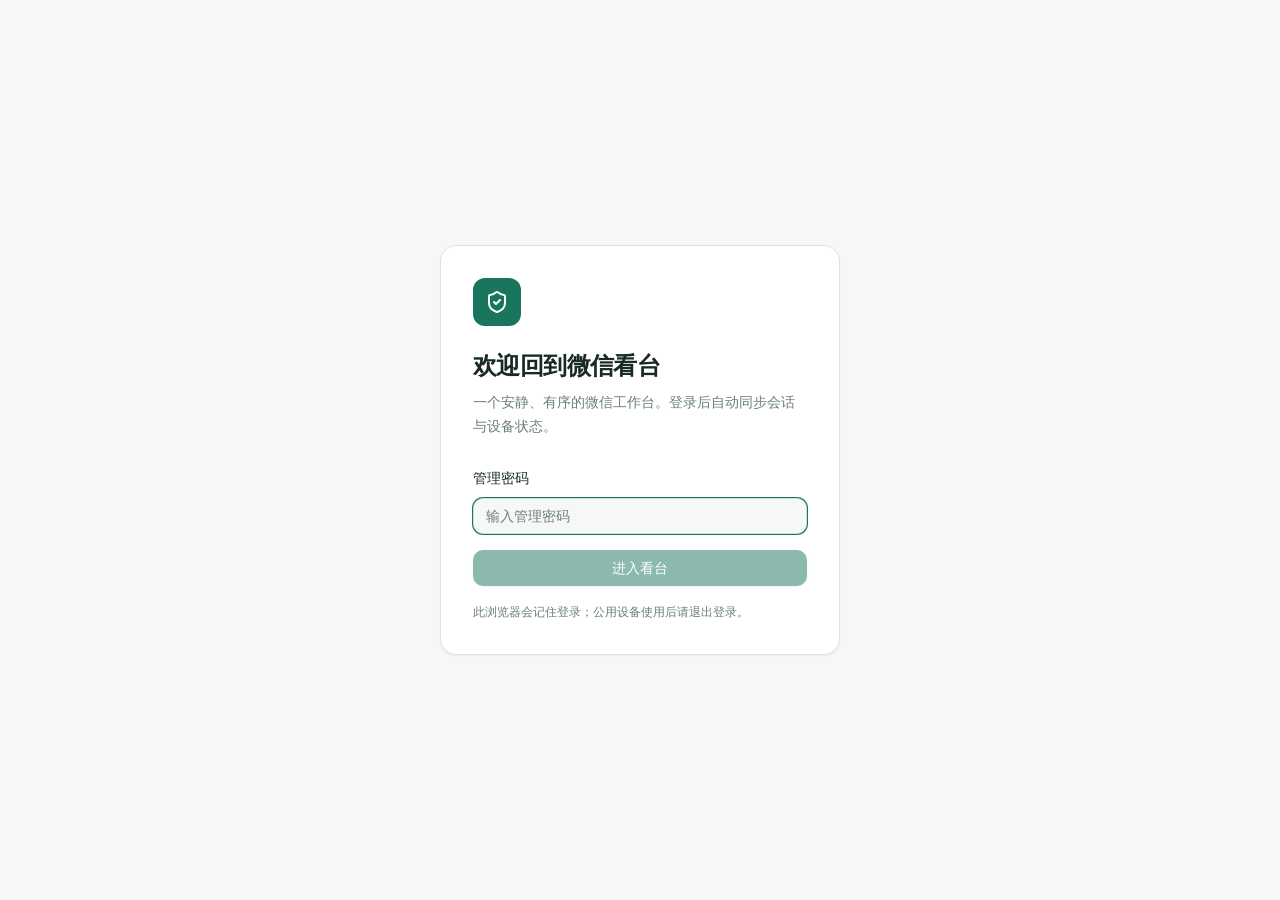
==== internal/bridge/admin_dist/index.html @ e4efeae0 "feat(admin): streamline workspace and restore live sessions automatically" ====
<!doctype html>
<html lang="zh-CN">
  <head>
    <meta charset="UTF-8" />
    <meta name="viewport" content="width=device-width, initial-scale=1.0" />
    <link rel="icon" href="data:image/svg+xml,%3Csvg xmlns='http://www.w3.org/2000/svg' viewBox='0 0 64 64'%3E%3Crect width='64' height='64' rx='12' fill='%23111727'/%3E%3Cpath d='M8 32s8-14 24-14 24 14 24 14-8 14-24 14S8 32 8 32Z' fill='none' stroke='%23fff' stroke-width='5'/%3E%3Ccircle cx='32' cy='32' r='7' fill='%2322c55e'/%3E%3C/svg%3E" />
    <title>微信看台</title>
    <script type="module" crossorigin src="./assets/index-BUpGR4Cd.js"></script>
    <link rel="stylesheet" crossorigin href="./assets/index-DT6a_Lfh.css">
  </head>
  <body>
    <div id="root"></div>
  </body>
</html>
---- internal/bridge/admin_dist/assets/index-DT6a_Lfh.css ----
*,:before,:after{--tw-border-spacing-x: 0;--tw-border-spacing-y: 0;--tw-translate-x: 0;--tw-translate-y: 0;--tw-rotate: 0;--tw-skew-x: 0;--tw-skew-y: 0;--tw-scale-x: 1;--tw-scale-y: 1;--tw-pan-x: ;--tw-pan-y: ;--tw-pinch-zoom: ;--tw-scroll-snap-strictness: proximity;--tw-gradient-from-position: ;--tw-gradient-via-position: ;--tw-gradient-to-position: ;--tw-ordinal: ;--tw-slashed-zero: ;--tw-numeric-figure: ;--tw-numeric-spacing: ;--tw-numeric-fraction: ;--tw-ring-inset: ;--tw-ring-offset-width: 0px;--tw-ring-offset-color: #fff;--tw-ring-color: rgb(59 130 246 / .5);--tw-ring-offset-shadow: 0 0 #0000;--tw-ring-shadow: 0 0 #0000;--tw-shadow: 0 0 #0000;--tw-shadow-colored: 0 0 #0000;--tw-blur: ;--tw-brightness: ;--tw-contrast: ;--tw-grayscale: ;--tw-hue-rotate: ;--tw-invert: ;--tw-saturate: ;--tw-sepia: ;--tw-drop-shadow: ;--tw-backdrop-blur: ;--tw-backdrop-brightness: ;--tw-backdrop-contrast: ;--tw-backdrop-grayscale: ;--tw-backdrop-hue-rotate: ;--tw-backdrop-invert: ;--tw-backdrop-opacity: ;--tw-backdrop-saturate: ;--tw-backdrop-sepia: ;--tw-contain-size: ;--tw-contain-layout: ;--tw-contain-paint: ;--tw-contain-style: }::backdrop{--tw-border-spacing-x: 0;--tw-border-spacing-y: 0;--tw-translate-x: 0;--tw-translate-y: 0;--tw-rotate: 0;--tw-skew-x: 0;--tw-skew-y: 0;--tw-scale-x: 1;--tw-scale-y: 1;--tw-pan-x: ;--tw-pan-y: ;--tw-pinch-zoom: ;--tw-scroll-snap-strictness: proximity;--tw-gradient-from-position: ;--tw-gradient-via-position: ;--tw-gradient-to-position: ;--tw-ordinal: ;--tw-slashed-zero: ;--tw-numeric-figure: ;--tw-numeric-spacing: ;--tw-numeric-fraction: ;--tw-ring-inset: ;--tw-ring-offset-width: 0px;--tw-ring-offset-color: #fff;--tw-ring-color: rgb(59 130 246 / .5);--tw-ring-offset-shadow: 0 0 #0000;--tw-ring-shadow: 0 0 #0000;--tw-shadow: 0 0 #0000;--tw-shadow-colored: 0 0 #0000;--tw-blur: ;--tw-brightness: ;--tw-contrast: ;--tw-grayscale: ;--tw-hue-rotate: ;--tw-invert: ;--tw-saturate: ;--tw-sepia: ;--tw-drop-shadow: ;--tw-backdrop-blur: ;--tw-backdrop-brightness: ;--tw-backdrop-contrast: ;--tw-backdrop-grayscale: ;--tw-backdrop-hue-rotate: ;--tw-backdrop-invert: ;--tw-backdrop-opacity: ;--tw-backdrop-saturate: ;--tw-backdrop-sepia: ;--tw-contain-size: ;--tw-contain-layout: ;--tw-contain-paint: ;--tw-contain-style: }*,:before,:after{box-sizing:border-box;border-width:0;border-style:solid;border-color:#e5e7eb}:before,:after{--tw-content: ""}html,:host{line-height:1.5;-webkit-text-size-adjust:100%;-moz-tab-size:4;-o-tab-size:4;tab-size:4;font-family:ui-sans-serif,system-ui,sans-serif,"Apple Color Emoji","Segoe UI Emoji",Segoe UI Symbol,"Noto Color Emoji";font-feature-settings:normal;font-variation-settings:normal;-webkit-tap-highlight-color:transparent}body{margin:0;line-height:inherit}hr{height:0;color:inherit;border-top-width:1px}abbr:where([title]){-webkit-text-decoration:underline dotted;text-decoration:underline dotted}h1,h2,h3,h4,h5,h6{font-size:inherit;font-weight:inherit}a{color:inherit;text-decoration:inherit}b,strong{font-weight:bolder}code,kbd,samp,pre{font-family:ui-monospace,SFMono-Regular,Menlo,Monaco,Consolas,Liberation Mono,Courier New,monospace;font-feature-settings:normal;font-variation-settings:normal;font-size:1em}small{font-size:80%}sub,sup{font-size:75%;line-height:0;position:relative;vertical-align:baseline}sub{bottom:-.25em}sup{top:-.5em}table{text-indent:0;border-color:inherit;border-collapse:collapse}button,input,optgroup,select,textarea{font-family:inherit;font-feature-settings:inherit;font-variation-settings:inherit;font-size:100%;font-weight:inherit;line-height:inherit;letter-spacing:inherit;color:inherit;margin:0;padding:0}button,select{text-transform:none}button,input:where([type=button]),input:where([type=reset]),input:where([type=submit]){-webkit-appearance:button;background-color:transparent;background-image:none}:-moz-focusring{outline:auto}:-moz-ui-invalid{box-shadow:none}progress{vertical-align:baseline}::-webkit-inner-spin-button,::-webkit-outer-spin-button{height:auto}[type=search]{-webkit-appearance:textfield;outline-offset:-2px}::-webkit-search-decoration{-webkit-appearance:none}::-webkit-file-upload-button{-webkit-appearance:button;font:inherit}summary{display:list-item}blockquote,dl,dd,h1,h2,h3,h4,h5,h6,hr,figure,p,pre{margin:0}fieldset{margin:0;padding:0}legend{padding:0}ol,ul,menu{list-style:none;margin:0;padding:0}dialog{padding:0}textarea{resize:vertical}input::-moz-placeholder,textarea::-moz-placeholder{opacity:1;color:#9ca3af}input::placeholder,textarea::placeholder{opacity:1;color:#9ca3af}button,[role=button]{cursor:pointer}:disabled{cursor:default}img,svg,video,canvas,audio,iframe,embed,object{display:block;vertical-align:middle}img,video{max-width:100%;height:auto}[hidden]:where(:not([hidden=until-found])){display:none}:root{--background: 150 15% 97%;--foreground: 164 24% 13%;--card: 0 0% 100%;--card-foreground: 222 31% 11%;--primary: 164 64% 28%;--primary-foreground: 0 0% 100%;--secondary: 154 24% 94%;--secondary-foreground: 164 24% 18%;--muted: 150 12% 94%;--muted-foreground: 160 8% 46%;--destructive: 5 73% 42%;--destructive-foreground: 0 0% 100%;--border: 150 14% 88%;--input: 150 14% 85%;--ring: 164 64% 28%;--radius: .75rem}.dark{--background: 165 14% 8%;--foreground: 150 16% 93%;--card: 165 13% 11%;--card-foreground: 150 16% 93%;--primary: 158 47% 58%;--primary-foreground: 164 35% 10%;--secondary: 164 15% 17%;--secondary-foreground: 150 16% 93%;--muted: 164 12% 15%;--muted-foreground: 155 10% 63%;--destructive: 4 72% 48%;--destructive-foreground: 0 0% 100%;--border: 164 12% 22%;--input: 164 12% 26%;--ring: 158 47% 58%}*{border-color:hsl(var(--border))}body{margin:0;min-width:320px;background-color:hsl(var(--background));color:hsl(var(--foreground));font-family:Inter,ui-sans-serif,system-ui,-apple-system,BlinkMacSystemFont,Segoe UI,sans-serif}#root{min-height:100vh}button,input{letter-spacing:0}:focus-visible{outline:2px solid hsl(var(--ring));outline-offset:3px}button{cursor:pointer}button:disabled{cursor:default}[hidden]{display:none!important}.observatory-app{min-height:100vh;background-color:hsl(var(--background));color:hsl(var(--foreground))}.app-sidebar{position:fixed;top:0;bottom:0;left:0;z-index:30;display:flex;width:224px;flex-direction:column;border-right-width:1px;background-color:hsl(var(--card));padding:1.75rem 1rem}.app-brand{margin-bottom:2.5rem;display:flex;align-items:center;gap:.75rem;padding-left:.5rem;padding-right:.5rem}.brand-mark{display:flex;height:2.5rem;width:2.5rem;flex-shrink:0;align-items:center;justify-content:center;border-radius:.75rem;background-color:hsl(var(--primary));color:hsl(var(--primary-foreground))}.app-brand strong{display:block;font-size:1rem;line-height:1.5rem;letter-spacing:.025em}.app-brand span:not(.brand-mark){margin-top:.125rem;display:block;font-size:9px;font-weight:600;letter-spacing:.18em;color:hsl(var(--muted-foreground))}.app-nav{display:grid;gap:.375rem}.app-nav button{display:flex;min-height:2.75rem;align-items:center;gap:.75rem;border-radius:var(--radius);padding-left:.75rem;padding-right:.75rem;text-align:left;font-size:.875rem;line-height:1.25rem;font-weight:500;color:hsl(var(--muted-foreground));transition-property:color,background-color,border-color,text-decoration-color,fill,stroke;transition-timing-function:cubic-bezier(.4,0,.2,1);transition-duration:.15s}.app-nav button:hover{background-color:hsl(var(--secondary));color:hsl(var(--foreground))}.app-nav button[aria-current=page]{background-color:hsl(var(--secondary));color:hsl(var(--primary))}.sidebar-devices{margin-top:2.25rem;min-height:0px;overflow-y:auto;border-top-width:1px;padding-top:1.5rem}.sidebar-label{margin-bottom:.75rem;display:flex;align-items:center;justify-content:space-between;padding-left:.75rem;padding-right:.75rem;font-size:11px;font-weight:500;color:hsl(var(--muted-foreground))}.sidebar-label span{border-radius:.25rem;background-color:hsl(var(--secondary));padding:.125rem .375rem;font-size:10px}.device-selector{margin-bottom:.25rem;display:flex;width:100%;align-items:center;gap:.625rem;border-radius:var(--radius);padding:.75rem;text-align:left}.device-selector:hover{background-color:hsl(var(--secondary))}.device-selector[aria-pressed=true]{background-color:hsl(var(--primary) / .05)}.device-selector strong{display:block;overflow:hidden;text-overflow:ellipsis;white-space:nowrap;font-size:.875rem;line-height:1.25rem;font-weight:500}.device-selector small{margin-top:.25rem;display:block;overflow:hidden;text-overflow:ellipsis;white-space:nowrap;font-size:11px;color:hsl(var(--muted-foreground))}.device-dot{height:.375rem;width:.375rem;flex-shrink:0;border-radius:9999px;--tw-bg-opacity: 1;background-color:rgb(16 185 129 / var(--tw-bg-opacity, 1))}.device-dot.offline{background-color:hsl(var(--muted-foreground))}.sidebar-footer{margin-top:auto;display:flex;align-items:center;justify-content:space-between;gap:.25rem;padding-top:1.5rem}.app-body{margin-left:224px;min-width:0px}.app-topbar{display:flex;min-height:106px;align-items:center;justify-content:space-between;gap:1rem;border-bottom-width:1px;background-color:hsl(var(--card) / .7);padding:1.25rem 2rem}.eyebrow{margin-bottom:.375rem;font-size:10px;font-weight:600;letter-spacing:.18em;color:hsl(var(--muted-foreground))}.app-topbar h1{font-size:1.25rem;line-height:1.75rem;font-weight:600;letter-spacing:-.025em}.app-main{margin-left:auto;margin-right:auto;display:grid;max-width:1600px;gap:1.25rem;padding:1rem 2rem 2rem}.workspace-notice{display:flex;min-width:0px;align-items:flex-start;justify-content:space-between;gap:1rem;font-size:.75rem;line-height:1.25rem;color:hsl(var(--muted-foreground))}.workspace-notice>span:first-child{white-space:normal;overflow-wrap:anywhere}.workspace-summary{display:flex;flex-wrap:wrap;align-items:center;justify-content:space-between;gap:1.25rem;border-radius:.75rem;border-width:1px;background-color:hsl(var(--card));padding:1rem 1.25rem}.summary-account{display:flex;min-width:0px;flex:1 1 0%;align-items:center;gap:.75rem}.account-avatar{display:flex;height:3rem;width:3rem;flex-shrink:0;align-items:center;justify-content:center;border-radius:.75rem;background-color:hsl(var(--secondary));color:hsl(var(--primary))}.summary-metrics{display:flex;flex-shrink:0;gap:2rem;border-left-width:1px;padding-left:1.75rem}.summary-metrics>div{display:grid;gap:.25rem}.summary-metrics span{font-size:11px;color:hsl(var(--muted-foreground))}.summary-metrics strong{font-size:1.25rem;line-height:1.75rem;font-weight:600;--tw-numeric-spacing: tabular-nums;font-variant-numeric:var(--tw-ordinal) var(--tw-slashed-zero) var(--tw-numeric-figure) var(--tw-numeric-spacing) var(--tw-numeric-fraction)}.conversation-grid{display:grid;min-width:0px;align-items:flex-start;gap:1.25rem;grid-template-columns:300px minmax(0,1fr)}.contact-panel,.chat-panel{overflow:hidden;--tw-shadow: 0 0 #0000;--tw-shadow-colored: 0 0 #0000;box-shadow:var(--tw-ring-offset-shadow, 0 0 #0000),var(--tw-ring-shadow, 0 0 #0000),var(--tw-shadow)}.contact-list{display:grid;max-height:650px;min-height:180px;align-content:flex-start;gap:.25rem;overflow-y:auto;overflow-x:hidden}.contact-row{width:100%;min-width:0px;border-radius:var(--radius);border-width:1px;border-color:transparent;padding:.75rem;text-align:left;transition-property:color,background-color,border-color,text-decoration-color,fill,stroke;transition-timing-function:cubic-bezier(.4,0,.2,1);transition-duration:.15s}.contact-row:hover{background-color:hsl(var(--secondary) / .6)}.contact-row.selected{border-color:hsl(var(--primary) / .1);background-color:hsl(var(--secondary))}.message-timeline{display:grid;height:380px;min-height:240px;align-content:flex-start;gap:1rem;overflow-y:auto;overflow-x:hidden;border-radius:var(--radius);background-color:hsl(var(--muted) / .4);padding:1rem}.message-composer{display:grid;gap:.5rem;border-radius:var(--radius);border-width:1px;background-color:hsl(var(--card));padding:.75rem}.message-composer textarea{min-height:72px;resize:vertical;border-width:0px;background-color:transparent;padding-left:0;padding-right:0;--tw-shadow: 0 0 #0000;--tw-shadow-colored: 0 0 #0000;box-shadow:var(--tw-ring-offset-shadow, 0 0 #0000),var(--tw-ring-shadow, 0 0 #0000),var(--tw-shadow)}.message-composer textarea:focus-visible{--tw-ring-offset-shadow: var(--tw-ring-inset) 0 0 0 var(--tw-ring-offset-width) var(--tw-ring-offset-color);--tw-ring-shadow: var(--tw-ring-inset) 0 0 0 calc(0px + var(--tw-ring-offset-width)) var(--tw-ring-color);box-shadow:var(--tw-ring-offset-shadow),var(--tw-ring-shadow),var(--tw-shadow, 0 0 #0000)}.login-page{display:grid;min-height:100vh;place-items:center;background-color:hsl(var(--background));padding:1.5rem}.login-card{width:100%;max-width:400px;border-radius:1rem;border-width:1px;background-color:hsl(var(--card));padding:2rem;--tw-shadow: 0 1px 2px 0 rgb(0 0 0 / .05);--tw-shadow-colored: 0 1px 2px 0 var(--tw-shadow-color);box-shadow:var(--tw-ring-offset-shadow, 0 0 #0000),var(--tw-ring-shadow, 0 0 #0000),var(--tw-shadow)}.login-card .brand-mark{margin-bottom:1.5rem;height:3rem;width:3rem}.pointer-events-none{pointer-events:none}.visible{visibility:visible}.fixed{position:fixed}.absolute{position:absolute}.relative{position:relative}.inset-0{top:0;right:0;bottom:0;left:0}.left-2\.5{left:.625rem}.right-2{right:.5rem}.top-2{top:.5rem}.top-2\.5{top:.625rem}.z-10{z-index:10}.z-50{z-index:50}.mx-3{margin-left:.75rem;margin-right:.75rem}.my-2{margin-top:.5rem;margin-bottom:.5rem}.mb-1{margin-bottom:.25rem}.mb-2{margin-bottom:.5rem}.mb-4{margin-bottom:1rem}.mb-7{margin-bottom:1.75rem}.ml-auto{margin-left:auto}.mr-1{margin-right:.25rem}.mt-1{margin-top:.25rem}.mt-2{margin-top:.5rem}.mt-3{margin-top:.75rem}.mt-4{margin-top:1rem}.mt-5{margin-top:1.25rem}.block{display:block}.flex{display:flex}.inline-flex{display:inline-flex}.table{display:table}.grid{display:grid}.hidden{display:none}.h-10{height:2.5rem}.h-3{height:.75rem}.h-3\.5{height:.875rem}.h-4{height:1rem}.h-5{height:1.25rem}.h-6{height:1.5rem}.h-7{height:1.75rem}.h-8{height:2rem}.h-9{height:2.25rem}.h-auto{height:auto}.max-h-72{max-height:18rem}.max-h-80{max-height:20rem}.max-h-\[420px\]{max-height:420px}.min-h-\[120px\]{min-height:120px}.min-h-\[96px\]{min-height:96px}.w-3{width:.75rem}.w-3\.5{width:.875rem}.w-4{width:1rem}.w-5{width:1.25rem}.w-6{width:1.5rem}.w-9{width:2.25rem}.w-\[128px\]{width:128px}.w-\[96px\]{width:96px}.w-fit{width:-moz-fit-content;width:fit-content}.w-full{width:100%}.min-w-0{min-width:0px}.min-w-\[120px\]{min-width:120px}.min-w-\[140px\]{min-width:140px}.min-w-\[150px\]{min-width:150px}.min-w-\[160px\]{min-width:160px}.min-w-\[180px\]{min-width:180px}.min-w-\[220px\]{min-width:220px}.min-w-\[280px\]{min-width:280px}.max-w-\[420px\]{max-width:420px}.max-w-\[82\%\]{max-width:82%}.max-w-lg{max-width:32rem}.flex-1{flex:1 1 0%}.shrink-0{flex-shrink:0}.caption-bottom{caption-side:bottom}@keyframes spin{to{transform:rotate(360deg)}}.animate-spin{animation:spin 1s linear infinite}.cursor-pointer{cursor:pointer}.resize-y{resize:vertical}.scroll-mt-32{scroll-margin-top:8rem}.grid-cols-2{grid-template-columns:repeat(2,minmax(0,1fr))}.grid-cols-3{grid-template-columns:repeat(3,minmax(0,1fr))}.flex-wrap{flex-wrap:wrap}.place-items-center{place-items:center}.content-start{align-content:flex-start}.items-start{align-items:flex-start}.items-center{align-items:center}.justify-start{justify-content:flex-start}.justify-end{justify-content:flex-end}.justify-center{justify-content:center}.justify-between{justify-content:space-between}.justify-items-center{justify-items:center}.gap-0{gap:0px}.gap-1{gap:.25rem}.gap-1\.5{gap:.375rem}.gap-2{gap:.5rem}.gap-3{gap:.75rem}.gap-4{gap:1rem}.gap-5{gap:1.25rem}.gap-x-3{-moz-column-gap:.75rem;column-gap:.75rem}.gap-y-1{row-gap:.25rem}.overflow-auto{overflow:auto}.overflow-hidden{overflow:hidden}.overflow-y-auto{overflow-y:auto}.truncate{overflow:hidden;text-overflow:ellipsis;white-space:nowrap}.whitespace-pre-wrap{white-space:pre-wrap}.break-words{overflow-wrap:break-word}.break-all{word-break:break-all}.rounded{border-radius:.25rem}.rounded-lg{border-radius:var(--radius)}.rounded-md{border-radius:calc(var(--radius) - 2px)}.border{border-width:1px}.border-b{border-bottom-width:1px}.border-t{border-top-width:1px}.border-dashed{border-style:dashed}.border-amber-200{--tw-border-opacity: 1;border-color:rgb(253 230 138 / var(--tw-border-opacity, 1))}.border-border{border-color:hsl(var(--border))}.border-border\/70{border-color:hsl(var(--border) / .7)}.border-emerald-200{--tw-border-opacity: 1;border-color:rgb(167 243 208 / var(--tw-border-opacity, 1))}.border-input{border-color:hsl(var(--input))}.border-primary{border-color:hsl(var(--primary))}.border-primary-foreground\/30{border-color:hsl(var(--primary-foreground) / .3)}.border-primary\/20{border-color:hsl(var(--primary) / .2)}.border-sky-300{--tw-border-opacity: 1;border-color:rgb(125 211 252 / var(--tw-border-opacity, 1))}.border-transparent{border-color:transparent}.bg-amber-50{--tw-bg-opacity: 1;background-color:rgb(255 251 235 / var(--tw-bg-opacity, 1))}.bg-background{background-color:hsl(var(--background))}.bg-background\/60{background-color:hsl(var(--background) / .6)}.bg-background\/80{background-color:hsl(var(--background) / .8)}.bg-black{--tw-bg-opacity: 1;background-color:rgb(0 0 0 / var(--tw-bg-opacity, 1))}.bg-black\/35{background-color:#00000059}.bg-card{background-color:hsl(var(--card))}.bg-destructive{background-color:hsl(var(--destructive))}.bg-emerald-50{--tw-bg-opacity: 1;background-color:rgb(236 253 245 / var(--tw-bg-opacity, 1))}.bg-muted{background-color:hsl(var(--muted))}.bg-primary{background-color:hsl(var(--primary))}.bg-primary-foreground\/10{background-color:hsl(var(--primary-foreground) / .1)}.bg-secondary{background-color:hsl(var(--secondary))}.bg-secondary\/40{background-color:hsl(var(--secondary) / .4)}.bg-secondary\/70{background-color:hsl(var(--secondary) / .7)}.object-contain{-o-object-fit:contain;object-fit:contain}.p-1{padding:.25rem}.p-2{padding:.5rem}.p-3{padding:.75rem}.p-4{padding:1rem}.p-5{padding:1.25rem}.p-6{padding:1.5rem}.px-2{padding-left:.5rem;padding-right:.5rem}.px-3{padding-left:.75rem;padding-right:.75rem}.px-4{padding-left:1rem;padding-right:1rem}.py-1{padding-top:.25rem;padding-bottom:.25rem}.py-2{padding-top:.5rem;padding-bottom:.5rem}.py-3{padding-top:.75rem;padding-bottom:.75rem}.pb-3{padding-bottom:.75rem}.pl-8{padding-left:2rem}.pt-0{padding-top:0}.pt-2{padding-top:.5rem}.text-left{text-align:left}.text-center{text-align:center}.align-top{vertical-align:top}.align-middle{vertical-align:middle}.font-mono{font-family:ui-monospace,SFMono-Regular,Menlo,Monaco,Consolas,Liberation Mono,Courier New,monospace}.text-2xl{font-size:1.5rem;line-height:2rem}.text-\[11px\]{font-size:11px}.text-base{font-size:1rem;line-height:1.5rem}.text-lg{font-size:1.125rem;line-height:1.75rem}.text-sm{font-size:.875rem;line-height:1.25rem}.text-xs{font-size:.75rem;line-height:1rem}.font-medium{font-weight:500}.font-semibold{font-weight:600}.leading-5{line-height:1.25rem}.leading-6{line-height:1.5rem}.leading-none{line-height:1}.tracking-normal{letter-spacing:0em}.tracking-tight{letter-spacing:-.025em}.text-amber-600{--tw-text-opacity: 1;color:rgb(217 119 6 / var(--tw-text-opacity, 1))}.text-amber-700{--tw-text-opacity: 1;color:rgb(180 83 9 / var(--tw-text-opacity, 1))}.text-card-foreground{color:hsl(var(--card-foreground))}.text-destructive{color:hsl(var(--destructive))}.text-destructive-foreground{color:hsl(var(--destructive-foreground))}.text-emerald-700{--tw-text-opacity: 1;color:rgb(4 120 87 / var(--tw-text-opacity, 1))}.text-foreground{color:hsl(var(--foreground))}.text-muted-foreground{color:hsl(var(--muted-foreground))}.text-primary-foreground{color:hsl(var(--primary-foreground))}.text-secondary-foreground{color:hsl(var(--secondary-foreground))}.text-sky-700{--tw-text-opacity: 1;color:rgb(3 105 161 / var(--tw-text-opacity, 1))}.accent-primary{accent-color:hsl(var(--primary))}.opacity-80{opacity:.8}.shadow{--tw-shadow: 0 1px 3px 0 rgb(0 0 0 / .1), 0 1px 2px -1px rgb(0 0 0 / .1);--tw-shadow-colored: 0 1px 3px 0 var(--tw-shadow-color), 0 1px 2px -1px var(--tw-shadow-color);box-shadow:var(--tw-ring-offset-shadow, 0 0 #0000),var(--tw-ring-shadow, 0 0 #0000),var(--tw-shadow)}.shadow-lg{--tw-shadow: 0 10px 15px -3px rgb(0 0 0 / .1), 0 4px 6px -4px rgb(0 0 0 / .1);--tw-shadow-colored: 0 10px 15px -3px var(--tw-shadow-color), 0 4px 6px -4px var(--tw-shadow-color);box-shadow:var(--tw-ring-offset-shadow, 0 0 #0000),var(--tw-ring-shadow, 0 0 #0000),var(--tw-shadow)}.shadow-sm{--tw-shadow: 0 1px 2px 0 rgb(0 0 0 / .05);--tw-shadow-colored: 0 1px 2px 0 var(--tw-shadow-color);box-shadow:var(--tw-ring-offset-shadow, 0 0 #0000),var(--tw-ring-shadow, 0 0 #0000),var(--tw-shadow)}.outline{outline-style:solid}.filter{filter:var(--tw-blur) var(--tw-brightness) var(--tw-contrast) var(--tw-grayscale) var(--tw-hue-rotate) var(--tw-invert) var(--tw-saturate) var(--tw-sepia) var(--tw-drop-shadow)}.transition{transition-property:color,background-color,border-color,text-decoration-color,fill,stroke,opacity,box-shadow,transform,filter,backdrop-filter;transition-timing-function:cubic-bezier(.4,0,.2,1);transition-duration:.15s}.transition-colors{transition-property:color,background-color,border-color,text-decoration-color,fill,stroke;transition-timing-function:cubic-bezier(.4,0,.2,1);transition-duration:.15s}@keyframes enter{0%{opacity:var(--tw-enter-opacity, 1);transform:translate3d(var(--tw-enter-translate-x, 0),var(--tw-enter-translate-y, 0),0) scale3d(var(--tw-enter-scale, 1),var(--tw-enter-scale, 1),var(--tw-enter-scale, 1)) rotate(var(--tw-enter-rotate, 0))}}@keyframes exit{to{opacity:var(--tw-exit-opacity, 1);transform:translate3d(var(--tw-exit-translate-x, 0),var(--tw-exit-translate-y, 0),0) scale3d(var(--tw-exit-scale, 1),var(--tw-exit-scale, 1),var(--tw-exit-scale, 1)) rotate(var(--tw-exit-rotate, 0))}}.\!running{animation-play-state:running!important}.running{animation-play-state:running}@media(min-width:1600px){.conversation-grid{grid-template-columns:340px minmax(0,1fr)}.message-timeline{height:430px}}@media(max-width:1199px){.app-sidebar{width:200px;padding-inline:12px}.app-body{margin-left:200px}.app-main,.app-topbar{padding-inline:20px}.conversation-grid{grid-template-columns:260px minmax(0,1fr);gap:16px}.summary-metrics{gap:18px;padding-left:18px}}@media(max-width:900px){.app-sidebar{position:static;width:auto;padding:16px 20px 0}.app-brand{margin-bottom:16px;padding:0}.app-nav{display:flex;gap:6px;padding-bottom:12px}.app-nav button{flex:1;justify-content:center;padding-inline:10px;min-height:40px}.app-nav button>svg:last-child:not(:first-child){display:none}.sidebar-devices{display:flex;gap:8px;margin:0;padding:10px 0;overflow-x:auto}.sidebar-label{display:none}.device-selector{width:auto;min-width:150px;margin:0;padding:8px 12px}.device-selector small{display:none}.sidebar-footer{position:absolute;right:16px;top:16px;padding:0}.sidebar-footer>span{display:none}.app-body{margin-left:0}.app-topbar{min-height:90px}.app-main{padding-top:12px}.conversation-grid{grid-template-columns:270px minmax(0,1fr)}}@media(max-width:640px){.app-main,.app-topbar{padding-inline:14px}.app-topbar{gap:8px}.app-topbar h1{font-size:18px}.app-topbar .eyebrow{font-size:9px}.conversation-grid{grid-template-columns:minmax(0,1fr)}.contact-list{max-height:220px;min-height:80px}.message-timeline{height:340px}.workspace-summary{padding:16px;gap:16px}.summary-account{flex-basis:100%}.summary-metrics{width:100%;padding:12px 0 0;border-left:0;border-top:1px solid hsl(var(--border));justify-content:space-around}.summary-metrics strong{font-size:18px}.app-nav button{font-size:12px;gap:6px}}@media(prefers-reduced-motion:reduce){*,*:before,*:after{animation-duration:.01ms!important;transition-duration:.01ms!important;scroll-behavior:auto!important}}.placeholder\:text-muted-foreground::-moz-placeholder{color:hsl(var(--muted-foreground))}.placeholder\:text-muted-foreground::placeholder{color:hsl(var(--muted-foreground))}.hover\:bg-destructive\/90:hover{background-color:hsl(var(--destructive) / .9)}.hover\:bg-primary\/90:hover{background-color:hsl(var(--primary) / .9)}.hover\:bg-secondary:hover{background-color:hsl(var(--secondary))}.hover\:bg-secondary\/60:hover{background-color:hsl(var(--secondary) / .6)}.hover\:bg-secondary\/80:hover{background-color:hsl(var(--secondary) / .8)}.hover\:text-foreground:hover{color:hsl(var(--foreground))}.focus-visible\:outline-none:focus-visible{outline:2px solid transparent;outline-offset:2px}.focus-visible\:ring-1:focus-visible{--tw-ring-offset-shadow: var(--tw-ring-inset) 0 0 0 var(--tw-ring-offset-width) var(--tw-ring-offset-color);--tw-ring-shadow: var(--tw-ring-inset) 0 0 0 calc(1px + var(--tw-ring-offset-width)) var(--tw-ring-color);box-shadow:var(--tw-ring-offset-shadow),var(--tw-ring-shadow),var(--tw-shadow, 0 0 #0000)}.focus-visible\:ring-ring:focus-visible{--tw-ring-color: hsl(var(--ring))}.disabled\:pointer-events-none:disabled{pointer-events:none}.disabled\:cursor-not-allowed:disabled{cursor:not-allowed}.disabled\:opacity-50:disabled{opacity:.5}.dark\:border-amber-500\/35:is(.dark *){border-color:#f59e0b59}.dark\:border-emerald-500\/35:is(.dark *){border-color:#10b98159}.dark\:border-sky-500\/40:is(.dark *){border-color:#0ea5e966}.dark\:bg-amber-500\/15:is(.dark *){background-color:#f59e0b26}.dark\:bg-emerald-500\/15:is(.dark *){background-color:#10b98126}.dark\:text-amber-200:is(.dark *){--tw-text-opacity: 1;color:rgb(253 230 138 / var(--tw-text-opacity, 1))}.dark\:text-emerald-200:is(.dark *){--tw-text-opacity: 1;color:rgb(167 243 208 / var(--tw-text-opacity, 1))}.dark\:text-sky-200:is(.dark *){--tw-text-opacity: 1;color:rgb(186 230 253 / var(--tw-text-opacity, 1))}@media(min-width:640px){.sm\:inline{display:inline}.sm\:flex{display:flex}.sm\:w-auto{width:auto}.sm\:items-start{align-items:flex-start}.sm\:justify-between{justify-content:space-between}.sm\:gap-3{gap:.75rem}}@media(min-width:768px){.md\:items-center{align-items:center}}@media(min-width:1024px){.lg\:col-span-2{grid-column:span 2 / span 2}.lg\:grid-cols-2{grid-template-columns:repeat(2,minmax(0,1fr))}}@media(min-width:1280px){.xl\:grid-cols-\[minmax\(0\,1fr\)_340px\]{grid-template-columns:minmax(0,1fr) 340px}}.\[\&_tr\:last-child\]\:border-0 tr:last-child{border-width:0px}.\[\&_tr\]\:border-b tr{border-bottom-width:1px}
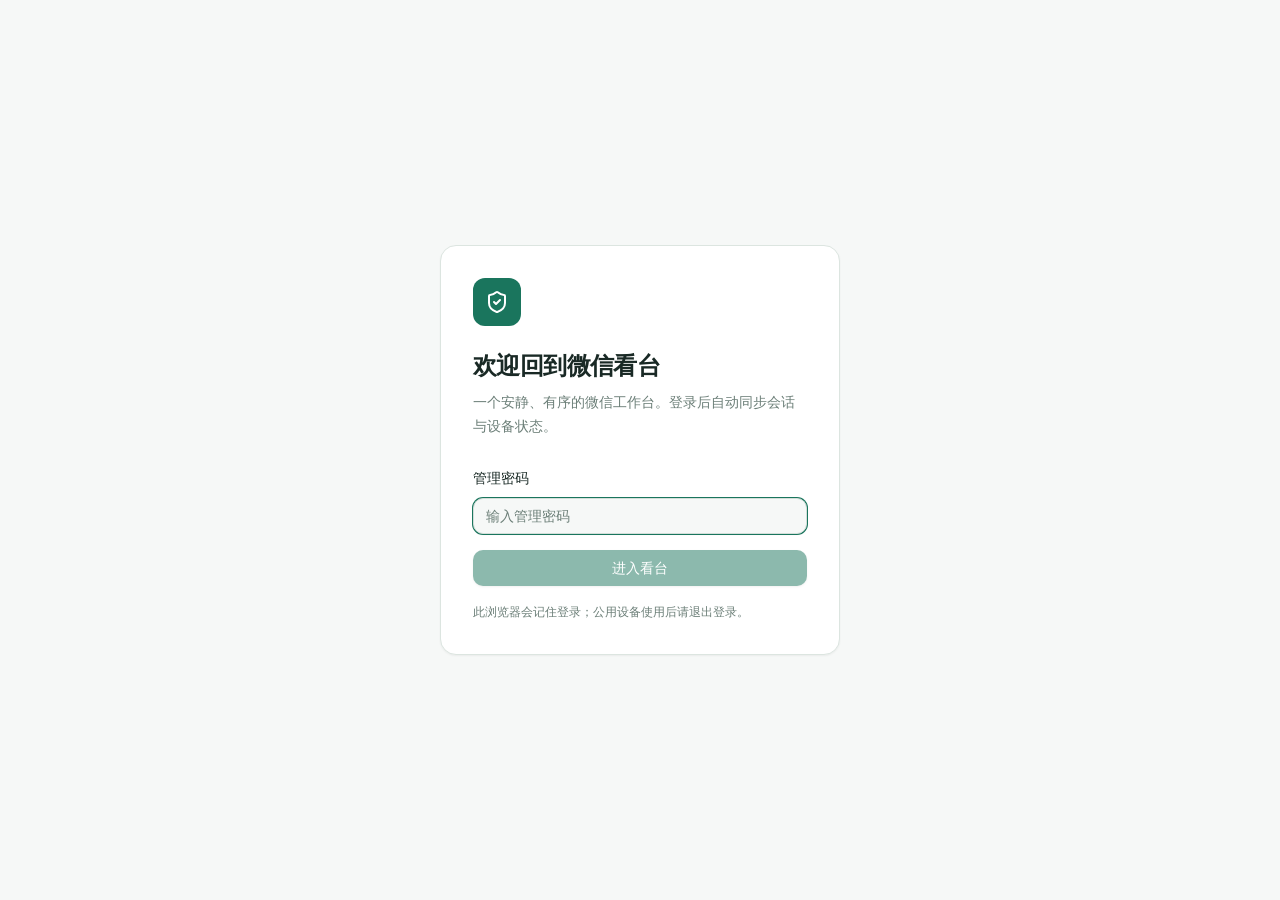
==== commit 6aa3e81b: "Add durable group file delivery with authenticated uploads and cleanup" ====
--- a/internal/bridge/admin_dist/index.html
+++ b/internal/bridge/admin_dist/index.html
@@ -5,8 +5,8 @@
     <meta name="viewport" content="width=device-width, initial-scale=1.0" />
     <link rel="icon" href="data:image/svg+xml,%3Csvg xmlns='http://www.w3.org/2000/svg' viewBox='0 0 64 64'%3E%3Crect width='64' height='64' rx='12' fill='%23111727'/%3E%3Cpath d='M8 32s8-14 24-14 24 14 24 14-8 14-24 14S8 32 8 32Z' fill='none' stroke='%23fff' stroke-width='5'/%3E%3Ccircle cx='32' cy='32' r='7' fill='%2322c55e'/%3E%3C/svg%3E" />
     <title>微信看台</title>
-    <script type="module" crossorigin src="./assets/index-BUpGR4Cd.js"></script>
-    <link rel="stylesheet" crossorigin href="./assets/index-DT6a_Lfh.css">
+    <script type="module" crossorigin src="./assets/index-A1Pbg4I9.js"></script>
+    <link rel="stylesheet" crossorigin href="./assets/index-CSKbcmGf.css">
   </head>
   <body>
     <div id="root"></div>
--- a/internal/bridge/admin_dist/assets/index-CSKbcmGf.css
+++ b/internal/bridge/admin_dist/assets/index-CSKbcmGf.css
@@ -0,0 +1 @@
+*,:before,:after{--tw-border-spacing-x: 0;--tw-border-spacing-y: 0;--tw-translate-x: 0;--tw-translate-y: 0;--tw-rotate: 0;--tw-skew-x: 0;--tw-skew-y: 0;--tw-scale-x: 1;--tw-scale-y: 1;--tw-pan-x: ;--tw-pan-y: ;--tw-pinch-zoom: ;--tw-scroll-snap-strictness: proximity;--tw-gradient-from-position: ;--tw-gradient-via-position: ;--tw-gradient-to-position: ;--tw-ordinal: ;--tw-slashed-zero: ;--tw-numeric-figure: ;--tw-numeric-spacing: ;--tw-numeric-fraction: ;--tw-ring-inset: ;--tw-ring-offset-width: 0px;--tw-ring-offset-color: #fff;--tw-ring-color: rgb(59 130 246 / .5);--tw-ring-offset-shadow: 0 0 #0000;--tw-ring-shadow: 0 0 #0000;--tw-shadow: 0 0 #0000;--tw-shadow-colored: 0 0 #0000;--tw-blur: ;--tw-brightness: ;--tw-contrast: ;--tw-grayscale: ;--tw-hue-rotate: ;--tw-invert: ;--tw-saturate: ;--tw-sepia: ;--tw-drop-shadow: ;--tw-backdrop-blur: ;--tw-backdrop-brightness: ;--tw-backdrop-contrast: ;--tw-backdrop-grayscale: ;--tw-backdrop-hue-rotate: ;--tw-backdrop-invert: ;--tw-backdrop-opacity: ;--tw-backdrop-saturate: ;--tw-backdrop-sepia: ;--tw-contain-size: ;--tw-contain-layout: ;--tw-contain-paint: ;--tw-contain-style: }::backdrop{--tw-border-spacing-x: 0;--tw-border-spacing-y: 0;--tw-translate-x: 0;--tw-translate-y: 0;--tw-rotate: 0;--tw-skew-x: 0;--tw-skew-y: 0;--tw-scale-x: 1;--tw-scale-y: 1;--tw-pan-x: ;--tw-pan-y: ;--tw-pinch-zoom: ;--tw-scroll-snap-strictness: proximity;--tw-gradient-from-position: ;--tw-gradient-via-position: ;--tw-gradient-to-position: ;--tw-ordinal: ;--tw-slashed-zero: ;--tw-numeric-figure: ;--tw-numeric-spacing: ;--tw-numeric-fraction: ;--tw-ring-inset: ;--tw-ring-offset-width: 0px;--tw-ring-offset-color: #fff;--tw-ring-color: rgb(59 130 246 / .5);--tw-ring-offset-shadow: 0 0 #0000;--tw-ring-shadow: 0 0 #0000;--tw-shadow: 0 0 #0000;--tw-shadow-colored: 0 0 #0000;--tw-blur: ;--tw-brightness: ;--tw-contrast: ;--tw-grayscale: ;--tw-hue-rotate: ;--tw-invert: ;--tw-saturate: ;--tw-sepia: ;--tw-drop-shadow: ;--tw-backdrop-blur: ;--tw-backdrop-brightness: ;--tw-backdrop-contrast: ;--tw-backdrop-grayscale: ;--tw-backdrop-hue-rotate: ;--tw-backdrop-invert: ;--tw-backdrop-opacity: ;--tw-backdrop-saturate: ;--tw-backdrop-sepia: ;--tw-contain-size: ;--tw-contain-layout: ;--tw-contain-paint: ;--tw-contain-style: }*,:before,:after{box-sizing:border-box;border-width:0;border-style:solid;border-color:#e5e7eb}:before,:after{--tw-content: ""}html,:host{line-height:1.5;-webkit-text-size-adjust:100%;-moz-tab-size:4;-o-tab-size:4;tab-size:4;font-family:ui-sans-serif,system-ui,sans-serif,"Apple Color Emoji","Segoe UI Emoji",Segoe UI Symbol,"Noto Color Emoji";font-feature-settings:normal;font-variation-settings:normal;-webkit-tap-highlight-color:transparent}body{margin:0;line-height:inherit}hr{height:0;color:inherit;border-top-width:1px}abbr:where([title]){-webkit-text-decoration:underline dotted;text-decoration:underline dotted}h1,h2,h3,h4,h5,h6{font-size:inherit;font-weight:inherit}a{color:inherit;text-decoration:inherit}b,strong{font-weight:bolder}code,kbd,samp,pre{font-family:ui-monospace,SFMono-Regular,Menlo,Monaco,Consolas,Liberation Mono,Courier New,monospace;font-feature-settings:normal;font-variation-settings:normal;font-size:1em}small{font-size:80%}sub,sup{font-size:75%;line-height:0;position:relative;vertical-align:baseline}sub{bottom:-.25em}sup{top:-.5em}table{text-indent:0;border-color:inherit;border-collapse:collapse}button,input,optgroup,select,textarea{font-family:inherit;font-feature-settings:inherit;font-variation-settings:inherit;font-size:100%;font-weight:inherit;line-height:inherit;letter-spacing:inherit;color:inherit;margin:0;padding:0}button,select{text-transform:none}button,input:where([type=button]),input:where([type=reset]),input:where([type=submit]){-webkit-appearance:button;background-color:transparent;background-image:none}:-moz-focusring{outline:auto}:-moz-ui-invalid{box-shadow:none}progress{vertical-align:baseline}::-webkit-inner-spin-button,::-webkit-outer-spin-button{height:auto}[type=search]{-webkit-appearance:textfield;outline-offset:-2px}::-webkit-search-decoration{-webkit-appearance:none}::-webkit-file-upload-button{-webkit-appearance:button;font:inherit}summary{display:list-item}blockquote,dl,dd,h1,h2,h3,h4,h5,h6,hr,figure,p,pre{margin:0}fieldset{margin:0;padding:0}legend{padding:0}ol,ul,menu{list-style:none;margin:0;padding:0}dialog{padding:0}textarea{resize:vertical}input::-moz-placeholder,textarea::-moz-placeholder{opacity:1;color:#9ca3af}input::placeholder,textarea::placeholder{opacity:1;color:#9ca3af}button,[role=button]{cursor:pointer}:disabled{cursor:default}img,svg,video,canvas,audio,iframe,embed,object{display:block;vertical-align:middle}img,video{max-width:100%;height:auto}[hidden]:where(:not([hidden=until-found])){display:none}:root{--background: 150 15% 97%;--foreground: 164 24% 13%;--card: 0 0% 100%;--card-foreground: 222 31% 11%;--primary: 164 64% 28%;--primary-foreground: 0 0% 100%;--secondary: 154 24% 94%;--secondary-foreground: 164 24% 18%;--muted: 150 12% 94%;--muted-foreground: 160 8% 46%;--destructive: 5 73% 42%;--destructive-foreground: 0 0% 100%;--border: 150 14% 88%;--input: 150 14% 85%;--ring: 164 64% 28%;--radius: .75rem}.dark{--background: 165 14% 8%;--foreground: 150 16% 93%;--card: 165 13% 11%;--card-foreground: 150 16% 93%;--primary: 158 47% 58%;--primary-foreground: 164 35% 10%;--secondary: 164 15% 17%;--secondary-foreground: 150 16% 93%;--muted: 164 12% 15%;--muted-foreground: 155 10% 63%;--destructive: 4 72% 48%;--destructive-foreground: 0 0% 100%;--border: 164 12% 22%;--input: 164 12% 26%;--ring: 158 47% 58%}*{border-color:hsl(var(--border))}body{margin:0;min-width:320px;background-color:hsl(var(--background));color:hsl(var(--foreground));font-family:Inter,ui-sans-serif,system-ui,-apple-system,BlinkMacSystemFont,Segoe UI,sans-serif}#root{min-height:100vh}button,input{letter-spacing:0}:focus-visible{outline:2px solid hsl(var(--ring));outline-offset:3px}button{cursor:pointer}button:disabled{cursor:default}[hidden]{display:none!important}.observatory-app{min-height:100vh;background-color:hsl(var(--background));color:hsl(var(--foreground))}.app-sidebar{position:fixed;top:0;bottom:0;left:0;z-index:30;display:flex;width:224px;flex-direction:column;border-right-width:1px;background-color:hsl(var(--card));padding:1.75rem 1rem}.app-brand{margin-bottom:2.5rem;display:flex;align-items:center;gap:.75rem;padding-left:.5rem;padding-right:.5rem}.brand-mark{display:flex;height:2.5rem;width:2.5rem;flex-shrink:0;align-items:center;justify-content:center;border-radius:.75rem;background-color:hsl(var(--primary));color:hsl(var(--primary-foreground))}.app-brand strong{display:block;font-size:1rem;line-height:1.5rem;letter-spacing:.025em}.app-brand span:not(.brand-mark){margin-top:.125rem;display:block;font-size:9px;font-weight:600;letter-spacing:.18em;color:hsl(var(--muted-foreground))}.app-nav{display:grid;gap:.375rem}.app-nav button{display:flex;min-height:2.75rem;align-items:center;gap:.75rem;border-radius:var(--radius);padding-left:.75rem;padding-right:.75rem;text-align:left;font-size:.875rem;line-height:1.25rem;font-weight:500;color:hsl(var(--muted-foreground));transition-property:color,background-color,border-color,text-decoration-color,fill,stroke;transition-timing-function:cubic-bezier(.4,0,.2,1);transition-duration:.15s}.app-nav button:hover{background-color:hsl(var(--secondary));color:hsl(var(--foreground))}.app-nav button[aria-current=page]{background-color:hsl(var(--secondary));color:hsl(var(--primary))}.sidebar-devices{margin-top:2.25rem;min-height:0px;overflow-y:auto;border-top-width:1px;padding-top:1.5rem}.sidebar-label{margin-bottom:.75rem;display:flex;align-items:center;justify-content:space-between;padding-left:.75rem;padding-right:.75rem;font-size:11px;font-weight:500;color:hsl(var(--muted-foreground))}.sidebar-label span{border-radius:.25rem;background-color:hsl(var(--secondary));padding:.125rem .375rem;font-size:10px}.device-selector{margin-bottom:.25rem;display:flex;width:100%;align-items:center;gap:.625rem;border-radius:var(--radius);padding:.75rem;text-align:left}.device-selector:hover{background-color:hsl(var(--secondary))}.device-selector[aria-pressed=true]{background-color:hsl(var(--primary) / .05)}.device-selector strong{display:block;overflow:hidden;text-overflow:ellipsis;white-space:nowrap;font-size:.875rem;line-height:1.25rem;font-weight:500}.device-selector small{margin-top:.25rem;display:block;overflow:hidden;text-overflow:ellipsis;white-space:nowrap;font-size:11px;color:hsl(var(--muted-foreground))}.device-dot{height:.375rem;width:.375rem;flex-shrink:0;border-radius:9999px;--tw-bg-opacity: 1;background-color:rgb(16 185 129 / var(--tw-bg-opacity, 1))}.device-dot.offline{background-color:hsl(var(--muted-foreground))}.sidebar-footer{margin-top:auto;display:flex;align-items:center;justify-content:space-between;gap:.25rem;padding-top:1.5rem}.app-body{margin-left:224px;min-width:0px}.app-topbar{display:flex;min-height:106px;align-items:center;justify-content:space-between;gap:1rem;border-bottom-width:1px;background-color:hsl(var(--card) / .7);padding:1.25rem 2rem}.eyebrow{margin-bottom:.375rem;font-size:10px;font-weight:600;letter-spacing:.18em;color:hsl(var(--muted-foreground))}.app-topbar h1{font-size:1.25rem;line-height:1.75rem;font-weight:600;letter-spacing:-.025em}.app-main{margin-left:auto;margin-right:auto;display:grid;max-width:1600px;gap:1.25rem;padding:1rem 2rem 2rem}.workspace-notice{display:flex;min-width:0px;align-items:flex-start;justify-content:space-between;gap:1rem;font-size:.75rem;line-height:1.25rem;color:hsl(var(--muted-foreground))}.workspace-notice>span:first-child{white-space:normal;overflow-wrap:anywhere}.workspace-summary{display:flex;flex-wrap:wrap;align-items:center;justify-content:space-between;gap:1.25rem;border-radius:.75rem;border-width:1px;background-color:hsl(var(--card));padding:1rem 1.25rem}.summary-account{display:flex;min-width:0px;flex:1 1 0%;align-items:center;gap:.75rem}.account-avatar{display:flex;height:3rem;width:3rem;flex-shrink:0;align-items:center;justify-content:center;border-radius:.75rem;background-color:hsl(var(--secondary));color:hsl(var(--primary))}.summary-metrics{display:flex;flex-shrink:0;gap:2rem;border-left-width:1px;padding-left:1.75rem}.summary-metrics>div{display:grid;gap:.25rem}.summary-metrics span{font-size:11px;color:hsl(var(--muted-foreground))}.summary-metrics strong{font-size:1.25rem;line-height:1.75rem;font-weight:600;--tw-numeric-spacing: tabular-nums;font-variant-numeric:var(--tw-ordinal) var(--tw-slashed-zero) var(--tw-numeric-figure) var(--tw-numeric-spacing) var(--tw-numeric-fraction)}.conversation-grid{display:grid;min-width:0px;align-items:flex-start;gap:1.25rem;grid-template-columns:300px minmax(0,1fr)}.contact-panel,.chat-panel{overflow:hidden;--tw-shadow: 0 0 #0000;--tw-shadow-colored: 0 0 #0000;box-shadow:var(--tw-ring-offset-shadow, 0 0 #0000),var(--tw-ring-shadow, 0 0 #0000),var(--tw-shadow)}.contact-list{display:grid;max-height:650px;min-height:180px;align-content:flex-start;gap:.25rem;overflow-y:auto;overflow-x:hidden}.contact-row{width:100%;min-width:0px;border-radius:var(--radius);border-width:1px;border-color:transparent;padding:.75rem;text-align:left;transition-property:color,background-color,border-color,text-decoration-color,fill,stroke;transition-timing-function:cubic-bezier(.4,0,.2,1);transition-duration:.15s}.contact-row:hover{background-color:hsl(var(--secondary) / .6)}.contact-row.selected{border-color:hsl(var(--primary) / .1);background-color:hsl(var(--secondary))}.message-timeline{display:grid;height:380px;min-height:240px;align-content:flex-start;gap:1rem;overflow-y:auto;overflow-x:hidden;border-radius:var(--radius);background-color:hsl(var(--muted) / .4);padding:1rem}.message-composer{display:grid;gap:.5rem;border-radius:var(--radius);border-width:1px;background-color:hsl(var(--card));padding:.75rem}.message-composer textarea{min-height:72px;resize:vertical;border-width:0px;background-color:transparent;padding-left:0;padding-right:0;--tw-shadow: 0 0 #0000;--tw-shadow-colored: 0 0 #0000;box-shadow:var(--tw-ring-offset-shadow, 0 0 #0000),var(--tw-ring-shadow, 0 0 #0000),var(--tw-shadow)}.message-composer textarea:focus-visible{--tw-ring-offset-shadow: var(--tw-ring-inset) 0 0 0 var(--tw-ring-offset-width) var(--tw-ring-offset-color);--tw-ring-shadow: var(--tw-ring-inset) 0 0 0 calc(0px + var(--tw-ring-offset-width)) var(--tw-ring-color);box-shadow:var(--tw-ring-offset-shadow),var(--tw-ring-shadow),var(--tw-shadow, 0 0 #0000)}.login-page{display:grid;min-height:100vh;place-items:center;background-color:hsl(var(--background));padding:1.5rem}.login-card{width:100%;max-width:400px;border-radius:1rem;border-width:1px;background-color:hsl(var(--card));padding:2rem;--tw-shadow: 0 1px 2px 0 rgb(0 0 0 / .05);--tw-shadow-colored: 0 1px 2px 0 var(--tw-shadow-color);box-shadow:var(--tw-ring-offset-shadow, 0 0 #0000),var(--tw-ring-shadow, 0 0 #0000),var(--tw-shadow)}.login-card .brand-mark{margin-bottom:1.5rem;height:3rem;width:3rem}.pointer-events-none{pointer-events:none}.visible{visibility:visible}.fixed{position:fixed}.absolute{position:absolute}.relative{position:relative}.inset-0{top:0;right:0;bottom:0;left:0}.left-2\.5{left:.625rem}.right-2{right:.5rem}.top-2{top:.5rem}.top-2\.5{top:.625rem}.z-10{z-index:10}.z-50{z-index:50}.mx-3{margin-left:.75rem;margin-right:.75rem}.my-2{margin-top:.5rem;margin-bottom:.5rem}.mb-1{margin-bottom:.25rem}.mb-2{margin-bottom:.5rem}.mb-4{margin-bottom:1rem}.mb-7{margin-bottom:1.75rem}.ml-auto{margin-left:auto}.mr-1{margin-right:.25rem}.mt-1{margin-top:.25rem}.mt-2{margin-top:.5rem}.mt-3{margin-top:.75rem}.mt-4{margin-top:1rem}.mt-5{margin-top:1.25rem}.block{display:block}.flex{display:flex}.inline-flex{display:inline-flex}.table{display:table}.grid{display:grid}.hidden{display:none}.h-10{height:2.5rem}.h-3{height:.75rem}.h-3\.5{height:.875rem}.h-4{height:1rem}.h-5{height:1.25rem}.h-6{height:1.5rem}.h-7{height:1.75rem}.h-8{height:2rem}.h-9{height:2.25rem}.h-auto{height:auto}.max-h-72{max-height:18rem}.max-h-80{max-height:20rem}.max-h-\[420px\]{max-height:420px}.max-h-\[calc\(100dvh-2rem\)\]{max-height:calc(100dvh - 2rem)}.min-h-\[120px\]{min-height:120px}.min-h-\[96px\]{min-height:96px}.w-3{width:.75rem}.w-3\.5{width:.875rem}.w-4{width:1rem}.w-5{width:1.25rem}.w-6{width:1.5rem}.w-9{width:2.25rem}.w-\[128px\]{width:128px}.w-\[96px\]{width:96px}.w-fit{width:-moz-fit-content;width:fit-content}.w-full{width:100%}.min-w-0{min-width:0px}.min-w-\[120px\]{min-width:120px}.min-w-\[140px\]{min-width:140px}.min-w-\[150px\]{min-width:150px}.min-w-\[160px\]{min-width:160px}.min-w-\[180px\]{min-width:180px}.min-w-\[220px\]{min-width:220px}.min-w-\[280px\]{min-width:280px}.max-w-\[420px\]{max-width:420px}.max-w-\[82\%\]{max-width:82%}.max-w-lg{max-width:32rem}.flex-1{flex:1 1 0%}.shrink-0{flex-shrink:0}.caption-bottom{caption-side:bottom}@keyframes spin{to{transform:rotate(360deg)}}.animate-spin{animation:spin 1s linear infinite}.cursor-pointer{cursor:pointer}.resize-y{resize:vertical}.scroll-mt-32{scroll-margin-top:8rem}.grid-cols-2{grid-template-columns:repeat(2,minmax(0,1fr))}.grid-cols-3{grid-template-columns:repeat(3,minmax(0,1fr))}.flex-wrap{flex-wrap:wrap}.place-items-center{place-items:center}.content-start{align-content:flex-start}.items-start{align-items:flex-start}.items-center{align-items:center}.justify-start{justify-content:flex-start}.justify-end{justify-content:flex-end}.justify-center{justify-content:center}.justify-between{justify-content:space-between}.justify-items-center{justify-items:center}.gap-0{gap:0px}.gap-1{gap:.25rem}.gap-1\.5{gap:.375rem}.gap-2{gap:.5rem}.gap-3{gap:.75rem}.gap-4{gap:1rem}.gap-5{gap:1.25rem}.gap-x-3{-moz-column-gap:.75rem;column-gap:.75rem}.gap-y-1{row-gap:.25rem}.overflow-auto{overflow:auto}.overflow-hidden{overflow:hidden}.overflow-y-auto{overflow-y:auto}.truncate{overflow:hidden;text-overflow:ellipsis;white-space:nowrap}.whitespace-pre-wrap{white-space:pre-wrap}.break-words{overflow-wrap:break-word}.break-all{word-break:break-all}.rounded{border-radius:.25rem}.rounded-lg{border-radius:var(--radius)}.rounded-md{border-radius:calc(var(--radius) - 2px)}.border{border-width:1px}.border-b{border-bottom-width:1px}.border-t{border-top-width:1px}.border-dashed{border-style:dashed}.border-amber-200{--tw-border-opacity: 1;border-color:rgb(253 230 138 / var(--tw-border-opacity, 1))}.border-border{border-color:hsl(var(--border))}.border-border\/70{border-color:hsl(var(--border) / .7)}.border-emerald-200{--tw-border-opacity: 1;border-color:rgb(167 243 208 / var(--tw-border-opacity, 1))}.border-input{border-color:hsl(var(--input))}.border-primary{border-color:hsl(var(--primary))}.border-primary-foreground\/30{border-color:hsl(var(--primary-foreground) / .3)}.border-primary\/20{border-color:hsl(var(--primary) / .2)}.border-sky-300{--tw-border-opacity: 1;border-color:rgb(125 211 252 / var(--tw-border-opacity, 1))}.border-transparent{border-color:transparent}.bg-amber-50{--tw-bg-opacity: 1;background-color:rgb(255 251 235 / var(--tw-bg-opacity, 1))}.bg-background{background-color:hsl(var(--background))}.bg-background\/60{background-color:hsl(var(--background) / .6)}.bg-background\/80{background-color:hsl(var(--background) / .8)}.bg-black{--tw-bg-opacity: 1;background-color:rgb(0 0 0 / var(--tw-bg-opacity, 1))}.bg-black\/35{background-color:#00000059}.bg-card{background-color:hsl(var(--card))}.bg-destructive{background-color:hsl(var(--destructive))}.bg-emerald-50{--tw-bg-opacity: 1;background-color:rgb(236 253 245 / var(--tw-bg-opacity, 1))}.bg-muted{background-color:hsl(var(--muted))}.bg-primary{background-color:hsl(var(--primary))}.bg-primary-foreground\/10{background-color:hsl(var(--primary-foreground) / .1)}.bg-secondary{background-color:hsl(var(--secondary))}.bg-secondary\/40{background-color:hsl(var(--secondary) / .4)}.bg-secondary\/70{background-color:hsl(var(--secondary) / .7)}.object-contain{-o-object-fit:contain;object-fit:contain}.p-1{padding:.25rem}.p-2{padding:.5rem}.p-3{padding:.75rem}.p-4{padding:1rem}.p-5{padding:1.25rem}.p-6{padding:1.5rem}.px-2{padding-left:.5rem;padding-right:.5rem}.px-3{padding-left:.75rem;padding-right:.75rem}.px-4{padding-left:1rem;padding-right:1rem}.py-1{padding-top:.25rem;padding-bottom:.25rem}.py-2{padding-top:.5rem;padding-bottom:.5rem}.py-3{padding-top:.75rem;padding-bottom:.75rem}.pb-3{padding-bottom:.75rem}.pl-8{padding-left:2rem}.pt-0{padding-top:0}.pt-2{padding-top:.5rem}.text-left{text-align:left}.text-center{text-align:center}.align-top{vertical-align:top}.align-middle{vertical-align:middle}.font-mono{font-family:ui-monospace,SFMono-Regular,Menlo,Monaco,Consolas,Liberation Mono,Courier New,monospace}.text-2xl{font-size:1.5rem;line-height:2rem}.text-\[11px\]{font-size:11px}.text-base{font-size:1rem;line-height:1.5rem}.text-lg{font-size:1.125rem;line-height:1.75rem}.text-sm{font-size:.875rem;line-height:1.25rem}.text-xs{font-size:.75rem;line-height:1rem}.font-medium{font-weight:500}.font-semibold{font-weight:600}.leading-5{line-height:1.25rem}.leading-6{line-height:1.5rem}.leading-none{line-height:1}.tracking-normal{letter-spacing:0em}.tracking-tight{letter-spacing:-.025em}.text-amber-600{--tw-text-opacity: 1;color:rgb(217 119 6 / var(--tw-text-opacity, 1))}.text-amber-700{--tw-text-opacity: 1;color:rgb(180 83 9 / var(--tw-text-opacity, 1))}.text-card-foreground{color:hsl(var(--card-foreground))}.text-destructive{color:hsl(var(--destructive))}.text-destructive-foreground{color:hsl(var(--destructive-foreground))}.text-emerald-700{--tw-text-opacity: 1;color:rgb(4 120 87 / var(--tw-text-opacity, 1))}.text-foreground{color:hsl(var(--foreground))}.text-muted-foreground{color:hsl(var(--muted-foreground))}.text-primary-foreground{color:hsl(var(--primary-foreground))}.text-secondary-foreground{color:hsl(var(--secondary-foreground))}.text-sky-700{--tw-text-opacity: 1;color:rgb(3 105 161 / var(--tw-text-opacity, 1))}.accent-primary{accent-color:hsl(var(--primary))}.opacity-80{opacity:.8}.shadow{--tw-shadow: 0 1px 3px 0 rgb(0 0 0 / .1), 0 1px 2px -1px rgb(0 0 0 / .1);--tw-shadow-colored: 0 1px 3px 0 var(--tw-shadow-color), 0 1px 2px -1px var(--tw-shadow-color);box-shadow:var(--tw-ring-offset-shadow, 0 0 #0000),var(--tw-ring-shadow, 0 0 #0000),var(--tw-shadow)}.shadow-lg{--tw-shadow: 0 10px 15px -3px rgb(0 0 0 / .1), 0 4px 6px -4px rgb(0 0 0 / .1);--tw-shadow-colored: 0 10px 15px -3px var(--tw-shadow-color), 0 4px 6px -4px var(--tw-shadow-color);box-shadow:var(--tw-ring-offset-shadow, 0 0 #0000),var(--tw-ring-shadow, 0 0 #0000),var(--tw-shadow)}.shadow-sm{--tw-shadow: 0 1px 2px 0 rgb(0 0 0 / .05);--tw-shadow-colored: 0 1px 2px 0 var(--tw-shadow-color);box-shadow:var(--tw-ring-offset-shadow, 0 0 #0000),var(--tw-ring-shadow, 0 0 #0000),var(--tw-shadow)}.outline{outline-style:solid}.filter{filter:var(--tw-blur) var(--tw-brightness) var(--tw-contrast) var(--tw-grayscale) var(--tw-hue-rotate) var(--tw-invert) var(--tw-saturate) var(--tw-sepia) var(--tw-drop-shadow)}.transition{transition-property:color,background-color,border-color,text-decoration-color,fill,stroke,opacity,box-shadow,transform,filter,backdrop-filter;transition-timing-function:cubic-bezier(.4,0,.2,1);transition-duration:.15s}.transition-colors{transition-property:color,background-color,border-color,text-decoration-color,fill,stroke;transition-timing-function:cubic-bezier(.4,0,.2,1);transition-duration:.15s}@keyframes enter{0%{opacity:var(--tw-enter-opacity, 1);transform:translate3d(var(--tw-enter-translate-x, 0),var(--tw-enter-translate-y, 0),0) scale3d(var(--tw-enter-scale, 1),var(--tw-enter-scale, 1),var(--tw-enter-scale, 1)) rotate(var(--tw-enter-rotate, 0))}}@keyframes exit{to{opacity:var(--tw-exit-opacity, 1);transform:translate3d(var(--tw-exit-translate-x, 0),var(--tw-exit-translate-y, 0),0) scale3d(var(--tw-exit-scale, 1),var(--tw-exit-scale, 1),var(--tw-exit-scale, 1)) rotate(var(--tw-exit-rotate, 0))}}.\!running{animation-play-state:running!important}.running{animation-play-state:running}@media(min-width:1600px){.conversation-grid{grid-template-columns:340px minmax(0,1fr)}.message-timeline{height:430px}}@media(max-width:1199px){.app-sidebar{width:200px;padding-inline:12px}.app-body{margin-left:200px}.app-main,.app-topbar{padding-inline:20px}.conversation-grid{grid-template-columns:260px minmax(0,1fr);gap:16px}.summary-metrics{gap:18px;padding-left:18px}}@media(max-width:900px){.app-sidebar{position:static;width:auto;padding:16px 20px 0}.app-brand{margin-bottom:16px;padding:0}.app-nav{display:flex;gap:6px;padding-bottom:12px}.app-nav button{flex:1;justify-content:center;padding-inline:10px;min-height:40px}.app-nav button>svg:last-child:not(:first-child){display:none}.sidebar-devices{display:flex;gap:8px;margin:0;padding:10px 0;overflow-x:auto}.sidebar-label{display:none}.device-selector{width:auto;min-width:150px;margin:0;padding:8px 12px}.device-selector small{display:none}.sidebar-footer{position:absolute;right:16px;top:16px;padding:0}.sidebar-footer>span{display:none}.app-body{margin-left:0}.app-topbar{min-height:90px}.app-main{padding-top:12px}.conversation-grid{grid-template-columns:270px minmax(0,1fr)}}@media(max-width:640px){.app-main,.app-topbar{padding-inline:14px}.app-topbar{gap:8px}.app-topbar h1{font-size:18px}.app-topbar .eyebrow{font-size:9px}.conversation-grid{grid-template-columns:minmax(0,1fr)}.contact-list{max-height:220px;min-height:80px}.message-timeline{height:340px}.workspace-summary{padding:16px;gap:16px}.summary-account{flex-basis:100%}.summary-metrics{width:100%;padding:12px 0 0;border-left:0;border-top:1px solid hsl(var(--border));justify-content:space-around}.summary-metrics strong{font-size:18px}.app-nav button{font-size:12px;gap:6px}}@media(prefers-reduced-motion:reduce){*,*:before,*:after{animation-duration:.01ms!important;transition-duration:.01ms!important;scroll-behavior:auto!important}}.placeholder\:text-muted-foreground::-moz-placeholder{color:hsl(var(--muted-foreground))}.placeholder\:text-muted-foreground::placeholder{color:hsl(var(--muted-foreground))}.hover\:bg-destructive\/90:hover{background-color:hsl(var(--destructive) / .9)}.hover\:bg-primary\/90:hover{background-color:hsl(var(--primary) / .9)}.hover\:bg-secondary:hover{background-color:hsl(var(--secondary))}.hover\:bg-secondary\/60:hover{background-color:hsl(var(--secondary) / .6)}.hover\:bg-secondary\/80:hover{background-color:hsl(var(--secondary) / .8)}.hover\:text-foreground:hover{color:hsl(var(--foreground))}.focus-visible\:outline-none:focus-visible{outline:2px solid transparent;outline-offset:2px}.focus-visible\:ring-1:focus-visible{--tw-ring-offset-shadow: var(--tw-ring-inset) 0 0 0 var(--tw-ring-offset-width) var(--tw-ring-offset-color);--tw-ring-shadow: var(--tw-ring-inset) 0 0 0 calc(1px + var(--tw-ring-offset-width)) var(--tw-ring-color);box-shadow:var(--tw-ring-offset-shadow),var(--tw-ring-shadow),var(--tw-shadow, 0 0 #0000)}.focus-visible\:ring-ring:focus-visible{--tw-ring-color: hsl(var(--ring))}.disabled\:pointer-events-none:disabled{pointer-events:none}.disabled\:cursor-not-allowed:disabled{cursor:not-allowed}.disabled\:opacity-50:disabled{opacity:.5}.dark\:border-amber-500\/35:is(.dark *){border-color:#f59e0b59}.dark\:border-emerald-500\/35:is(.dark *){border-color:#10b98159}.dark\:border-sky-500\/40:is(.dark *){border-color:#0ea5e966}.dark\:bg-amber-500\/15:is(.dark *){background-color:#f59e0b26}.dark\:bg-emerald-500\/15:is(.dark *){background-color:#10b98126}.dark\:text-amber-200:is(.dark *){--tw-text-opacity: 1;color:rgb(253 230 138 / var(--tw-text-opacity, 1))}.dark\:text-emerald-200:is(.dark *){--tw-text-opacity: 1;color:rgb(167 243 208 / var(--tw-text-opacity, 1))}.dark\:text-sky-200:is(.dark *){--tw-text-opacity: 1;color:rgb(186 230 253 / var(--tw-text-opacity, 1))}@media(min-width:640px){.sm\:inline{display:inline}.sm\:flex{display:flex}.sm\:w-auto{width:auto}.sm\:items-start{align-items:flex-start}.sm\:justify-between{justify-content:space-between}.sm\:gap-3{gap:.75rem}}@media(min-width:768px){.md\:items-center{align-items:center}}@media(min-width:1024px){.lg\:col-span-2{grid-column:span 2 / span 2}.lg\:grid-cols-2{grid-template-columns:repeat(2,minmax(0,1fr))}}@media(min-width:1280px){.xl\:grid-cols-\[minmax\(0\,1fr\)_340px\]{grid-template-columns:minmax(0,1fr) 340px}}.\[\&_tr\:last-child\]\:border-0 tr:last-child{border-width:0px}.\[\&_tr\]\:border-b tr{border-bottom-width:1px}
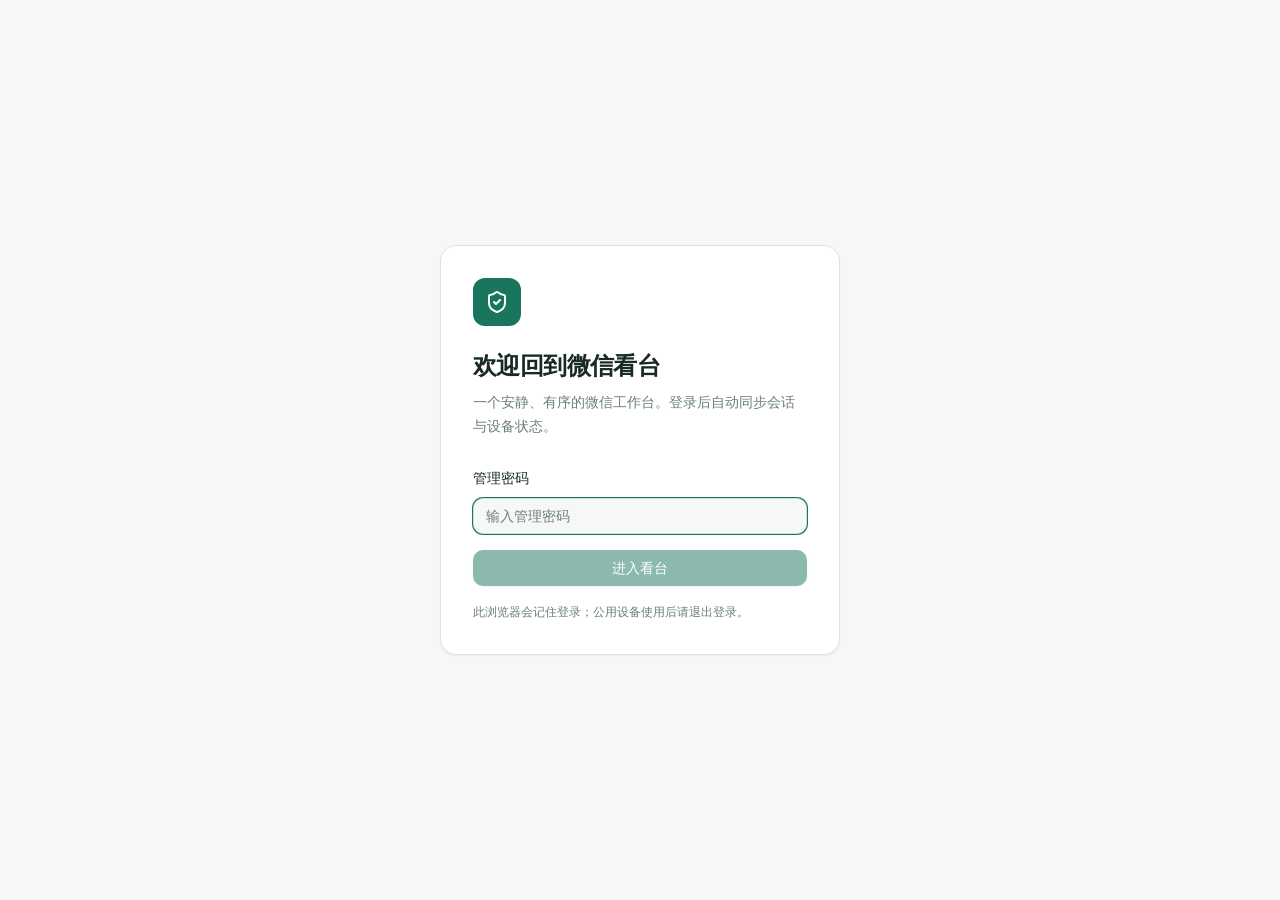
==== commit e39045dc: "Close file lease recovery and durable cleanup edge cases" ====
--- a/internal/bridge/admin_dist/index.html
+++ b/internal/bridge/admin_dist/index.html
@@ -5,7 +5,7 @@
     <meta name="viewport" content="width=device-width, initial-scale=1.0" />
     <link rel="icon" href="data:image/svg+xml,%3Csvg xmlns='http://www.w3.org/2000/svg' viewBox='0 0 64 64'%3E%3Crect width='64' height='64' rx='12' fill='%23111727'/%3E%3Cpath d='M8 32s8-14 24-14 24 14 24 14-8 14-24 14S8 32 8 32Z' fill='none' stroke='%23fff' stroke-width='5'/%3E%3Ccircle cx='32' cy='32' r='7' fill='%2322c55e'/%3E%3C/svg%3E" />
     <title>微信看台</title>
-    <script type="module" crossorigin src="./assets/index-A1Pbg4I9.js"></script>
+    <script type="module" crossorigin src="./assets/index-BoD3G0kN.js"></script>
     <link rel="stylesheet" crossorigin href="./assets/index-CSKbcmGf.css">
   </head>
   <body>
